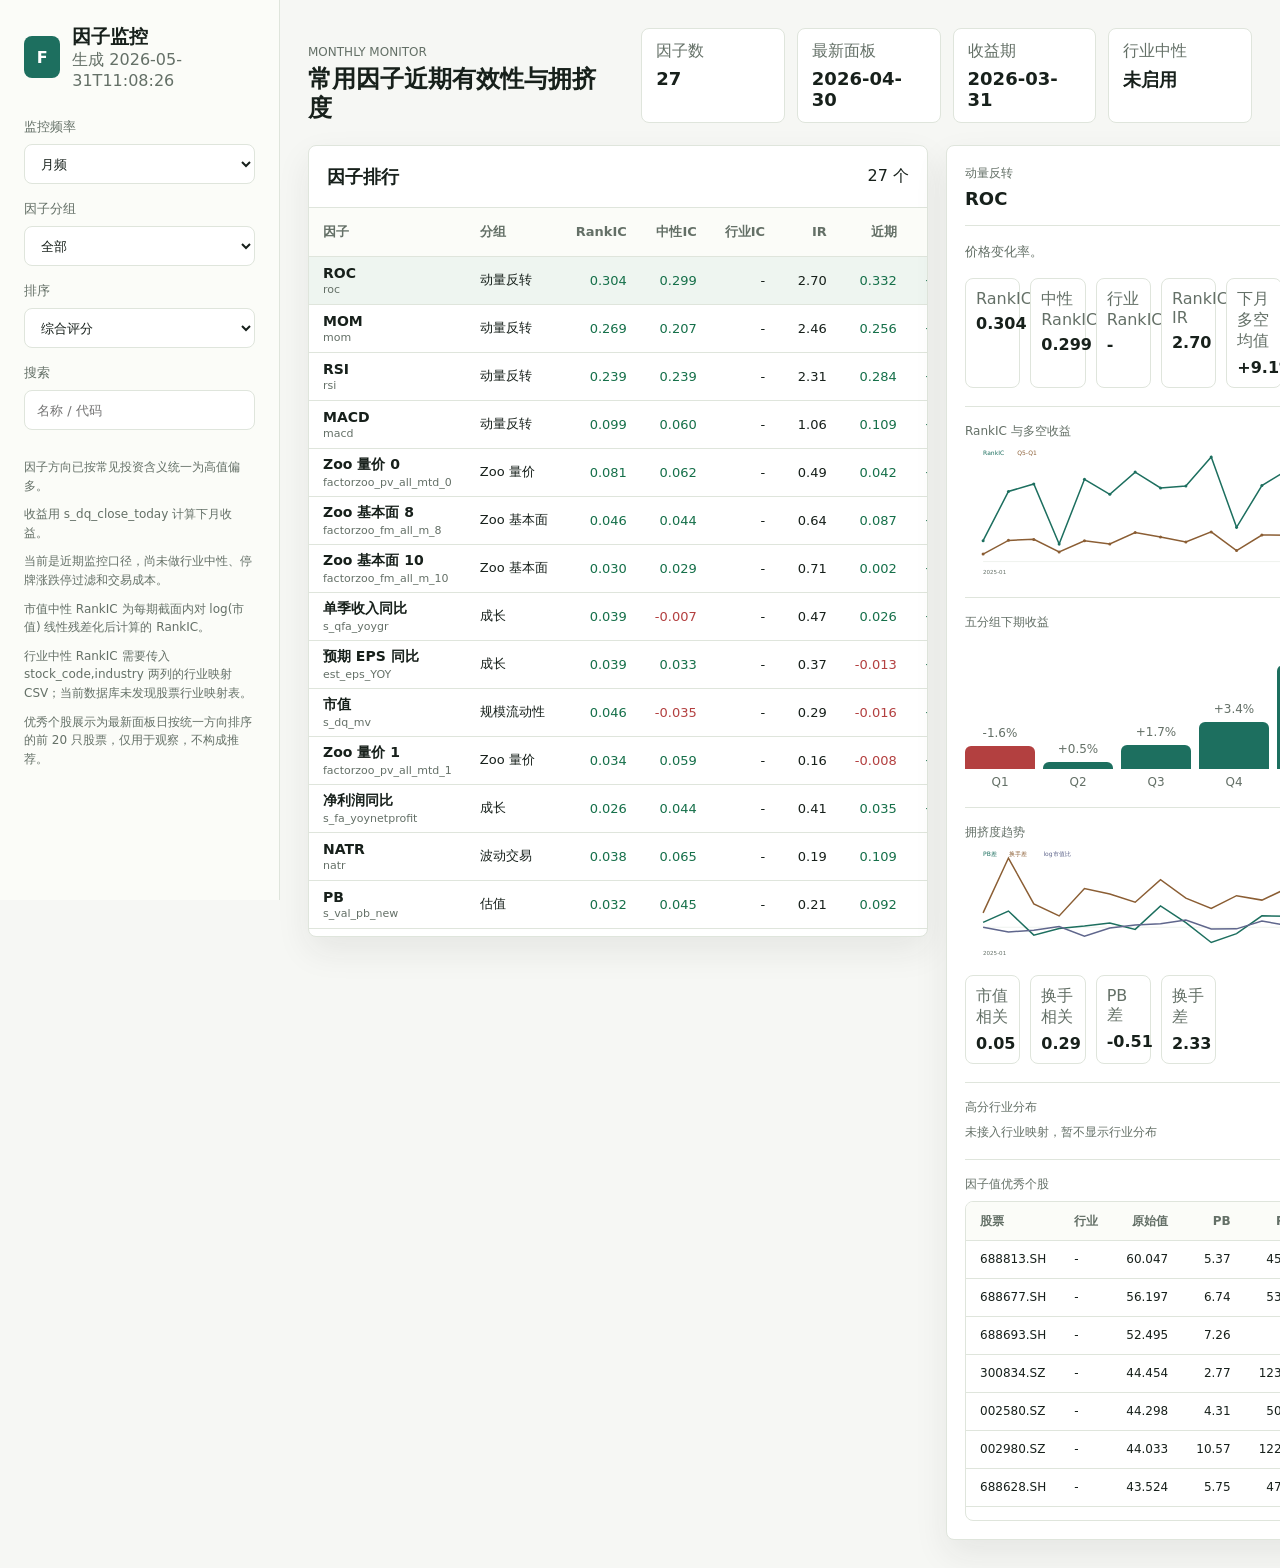
==== dashboard/index.html @ 1daf80fd "Initial factor research workspace" ====
<!doctype html>
<html lang="zh-CN">
  <head>
    <meta charset="utf-8" />
    <meta name="viewport" content="width=device-width, initial-scale=1" />
    <title>因子监控面板</title>
    <link rel="stylesheet" href="./styles.css" />
  </head>
  <body>
    <div class="app-shell">
      <aside class="sidebar">
        <div class="brand">
          <div class="brand-mark">F</div>
          <div>
            <h1>因子监控</h1>
            <p id="dataDate">加载中</p>
          </div>
        </div>

        <label class="field">
          <span>监控频率</span>
          <select id="frequencySelect">
            <option value="monthly">月频</option>
            <option value="weekly">周频</option>
          </select>
        </label>

        <label class="field">
          <span>因子分组</span>
          <select id="groupFilter"></select>
        </label>

        <label class="field">
          <span>排序</span>
          <select id="sortKey">
            <option value="score">综合评分</option>
            <option value="rank_ic_mean">RankIC</option>
            <option value="size_neutral_rank_ic_mean">市值中性 RankIC</option>
            <option value="rank_ic_ir">RankIC IR</option>
            <option value="long_short_mean">多空收益</option>
            <option value="crowding_score">拥挤风险</option>
          </select>
        </label>

        <label class="field">
          <span>搜索</span>
          <input id="searchBox" type="search" placeholder="名称 / 代码" />
        </label>

        <div class="note-list" id="notes"></div>
      </aside>

      <main>
        <section class="topbar">
          <div>
            <p class="eyebrow" id="monitorName">Monitor</p>
            <h2>常用因子近期有效性与拥挤度</h2>
          </div>
          <div class="status-grid">
            <div class="stat">
              <span>因子数</span>
              <strong id="factorCount">-</strong>
            </div>
            <div class="stat">
              <span>最新面板</span>
              <strong id="panelDate">-</strong>
            </div>
            <div class="stat">
              <span>收益期</span>
              <strong id="signalDate">-</strong>
            </div>
            <div class="stat">
              <span>行业中性</span>
              <strong id="industryStatus">-</strong>
            </div>
          </div>
        </section>

        <section class="layout-grid">
          <div class="table-panel">
            <div class="panel-head">
              <h3>因子排行</h3>
              <span id="visibleCount"></span>
            </div>
            <div class="table-wrap">
              <table>
                <thead>
                  <tr>
                    <th>因子</th>
                    <th>分组</th>
                    <th>RankIC</th>
                    <th>中性IC</th>
                    <th>行业IC</th>
                    <th>IR</th>
                    <th>近期</th>
                    <th>多空</th>
                    <th>拥挤</th>
                  </tr>
                </thead>
                <tbody id="factorRows"></tbody>
              </table>
            </div>
          </div>

          <section class="detail-panel">
            <div class="panel-head">
              <div>
                <p class="eyebrow" id="detailGroup">-</p>
                <h3 id="detailTitle">-</h3>
              </div>
              <span class="pill" id="detailCode">-</span>
            </div>

            <p class="description" id="detailDescription"></p>

            <div class="metric-grid">
              <div class="metric"><span>RankIC</span><strong id="mRankIc">-</strong></div>
              <div class="metric"><span>中性 RankIC</span><strong id="mNeutralRankIc">-</strong></div>
              <div class="metric"><span>行业 RankIC</span><strong id="mIndustryRankIc">-</strong></div>
              <div class="metric"><span>RankIC IR</span><strong id="mRankIr">-</strong></div>
              <div class="metric"><span id="mLongShortLabel">多空均值</span><strong id="mLongShort">-</strong></div>
              <div class="metric"><span>拥挤分</span><strong id="mCrowding">-</strong></div>
            </div>

            <div class="chart-block">
              <div class="chart-title">RankIC 与多空收益</div>
              <svg id="lineChart" viewBox="0 0 760 260" role="img"></svg>
            </div>

            <div class="chart-block">
              <div class="chart-title">五分组下期收益</div>
              <div id="barChart" class="bar-chart"></div>
            </div>

            <div class="chart-block">
              <div class="chart-title">拥挤度趋势</div>
              <svg id="crowdingChart" viewBox="0 0 760 220" role="img"></svg>
            </div>

            <div class="crowding-grid">
              <div><span>市值相关</span><strong id="cMvCorr">-</strong></div>
              <div><span>换手相关</span><strong id="cTurnCorr">-</strong></div>
              <div><span>PB 差</span><strong id="cPbSpread">-</strong></div>
              <div><span>换手差</span><strong id="cTurnSpread">-</strong></div>
            </div>

            <div class="chart-block">
              <div class="chart-title">高分行业分布</div>
              <div id="industryExposure" class="exposure-list"></div>
            </div>

            <div class="chart-block">
              <div class="chart-title">因子值优秀个股</div>
              <div class="stocks-wrap">
                <table class="stocks-table">
                  <thead>
                    <tr>
                      <th>股票</th>
                      <th>行业</th>
                      <th>原始值</th>
                      <th>PB</th>
                      <th>PE</th>
                      <th>换手</th>
                    </tr>
                  </thead>
                  <tbody id="topStockRows"></tbody>
                </table>
              </div>
            </div>
          </section>
        </section>
      </main>
    </div>

    <script src="./app.js"></script>
  </body>
</html>
---- dashboard/styles.css ----
:root {
  --bg: #f6f7f4;
  --panel: #ffffff;
  --ink: #17201b;
  --muted: #647067;
  --line: #dfe5dc;
  --accent: #1d6f5f;
  --accent-2: #8b5e34;
  --bad: #b34040;
  --good: #16704a;
  --warn: #a46b12;
  --shadow: 0 14px 34px rgba(34, 42, 35, 0.08);
}

* {
  box-sizing: border-box;
}

body {
  margin: 0;
  background: var(--bg);
  color: var(--ink);
  font-family: Inter, ui-sans-serif, system-ui, -apple-system, BlinkMacSystemFont, "Segoe UI", sans-serif;
}

.app-shell {
  min-height: 100vh;
  display: grid;
  grid-template-columns: 280px minmax(0, 1fr);
}

.sidebar {
  border-right: 1px solid var(--line);
  background: #fbfcf8;
  padding: 24px;
  position: sticky;
  top: 0;
  height: 100vh;
}

.brand {
  display: flex;
  gap: 12px;
  align-items: center;
  margin-bottom: 28px;
}

.brand-mark {
  width: 42px;
  height: 42px;
  display: grid;
  place-items: center;
  background: var(--accent);
  color: white;
  font-weight: 800;
  border-radius: 8px;
}

h1,
h2,
h3,
p {
  margin: 0;
}

h1 {
  font-size: 19px;
}

h2 {
  font-size: 24px;
  line-height: 1.2;
}

h3 {
  font-size: 18px;
}

.brand p,
.description,
.note-list,
.field span,
.stat span,
.metric span,
.crowding-grid span,
.eyebrow {
  color: var(--muted);
}

.field {
  display: grid;
  gap: 8px;
  margin-bottom: 16px;
  font-size: 13px;
}

select,
input {
  width: 100%;
  height: 40px;
  border: 1px solid var(--line);
  border-radius: 8px;
  padding: 0 12px;
  background: var(--panel);
  color: var(--ink);
  font: inherit;
}

.note-list {
  display: grid;
  gap: 10px;
  margin-top: 28px;
  font-size: 12px;
  line-height: 1.55;
}

main {
  padding: 28px;
  min-width: 0;
}

.topbar {
  display: flex;
  justify-content: space-between;
  gap: 24px;
  align-items: end;
  margin-bottom: 22px;
}

.eyebrow {
  font-size: 12px;
  text-transform: uppercase;
  letter-spacing: 0;
  margin-bottom: 6px;
}

.status-grid {
  display: grid;
  grid-template-columns: repeat(4, minmax(110px, 1fr));
  gap: 12px;
}

.stat,
.metric,
.crowding-grid > div {
  background: var(--panel);
  border: 1px solid var(--line);
  border-radius: 8px;
  padding: 12px 14px;
}

.stat strong,
.metric strong,
.crowding-grid strong {
  display: block;
  margin-top: 6px;
  font-size: 18px;
}

.layout-grid {
  display: grid;
  grid-template-columns: minmax(620px, 1.35fr) minmax(420px, 0.9fr);
  gap: 18px;
  align-items: start;
}

.table-panel,
.detail-panel {
  background: var(--panel);
  border: 1px solid var(--line);
  border-radius: 8px;
  box-shadow: var(--shadow);
  overflow: hidden;
}

.detail-panel {
  padding: 18px;
}

.panel-head {
  min-height: 62px;
  display: flex;
  justify-content: space-between;
  align-items: center;
  gap: 14px;
  padding: 16px 18px;
  border-bottom: 1px solid var(--line);
}

.detail-panel .panel-head {
  padding: 0 0 16px;
}

.table-wrap {
  overflow: auto;
  max-height: calc(100vh - 172px);
}

table {
  width: 100%;
  border-collapse: collapse;
  font-size: 13px;
}

th,
td {
  height: 48px;
  padding: 0 14px;
  text-align: right;
  border-bottom: 1px solid var(--line);
  white-space: nowrap;
}

th:first-child,
td:first-child,
th:nth-child(2),
td:nth-child(2) {
  text-align: left;
}

th {
  position: sticky;
  top: 0;
  background: #fbfcf8;
  color: var(--muted);
  font-weight: 600;
}

tbody tr {
  cursor: pointer;
}

tbody tr:hover,
tbody tr.active {
  background: #eef5f0;
}

.factor-name {
  display: grid;
  gap: 2px;
}

.factor-name strong {
  font-size: 14px;
}

.factor-name span {
  color: var(--muted);
  font-size: 11px;
}

.pill,
.risk {
  display: inline-flex;
  align-items: center;
  min-height: 24px;
  padding: 0 8px;
  border-radius: 999px;
  background: #edf2ec;
  color: var(--muted);
  font-size: 12px;
}

.risk.high {
  color: var(--bad);
  background: #faece9;
}

.risk.mid {
  color: var(--warn);
  background: #f7efe0;
}

.risk.low {
  color: var(--good);
  background: #e8f3ed;
}

.description {
  padding: 16px 0;
  line-height: 1.55;
  font-size: 13px;
}

.metric-grid,
.crowding-grid {
  display: grid;
  grid-template-columns: repeat(6, minmax(0, 1fr));
  gap: 10px;
}

.metric,
.crowding-grid > div {
  padding: 10px;
}

.metric strong,
.crowding-grid strong {
  font-size: 16px;
}

.chart-block {
  margin-top: 18px;
  border-top: 1px solid var(--line);
  padding-top: 16px;
}

.chart-title {
  color: var(--muted);
  font-size: 12px;
  margin-bottom: 8px;
}

svg {
  display: block;
  width: 100%;
  height: auto;
}

.axis {
  stroke: var(--line);
  stroke-width: 1;
}

.line-ic {
  fill: none;
  stroke: var(--accent);
  stroke-width: 3;
}

.line-ls {
  fill: none;
  stroke: var(--accent-2);
  stroke-width: 3;
}

.line-mv {
  fill: none;
  stroke: #5f668c;
  stroke-width: 3;
}

.dot-ic {
  fill: var(--accent);
}

.dot-ls {
  fill: var(--accent-2);
}

.bar-chart {
  display: grid;
  grid-template-columns: repeat(5, 1fr);
  align-items: end;
  gap: 8px;
  min-height: 150px;
}

.bar-item {
  display: grid;
  align-content: end;
  gap: 6px;
  height: 150px;
  text-align: center;
  font-size: 12px;
  color: var(--muted);
}

.bar {
  min-height: 4px;
  border-radius: 6px 6px 0 0;
  background: var(--accent);
}

.bar.neg {
  background: var(--bad);
}

.stocks-wrap {
  overflow: auto;
  max-height: 320px;
  border: 1px solid var(--line);
  border-radius: 8px;
}

.stocks-table th,
.stocks-table td {
  height: 38px;
  font-size: 12px;
}

.empty-cell,
.empty-text {
  color: var(--muted);
  font-size: 12px;
}

.empty-cell {
  text-align: center;
}

.exposure-list {
  display: grid;
  gap: 8px;
}

.exposure-row {
  display: grid;
  grid-template-columns: minmax(80px, 120px) 1fr 34px;
  align-items: center;
  gap: 10px;
  font-size: 12px;
}

.exposure-track {
  height: 9px;
  background: #edf2ec;
  border-radius: 999px;
  overflow: hidden;
}

.exposure-track div {
  height: 100%;
  background: var(--accent);
  border-radius: inherit;
}

.crowding-grid {
  margin-top: 16px;
}

.pos {
  color: var(--good);
}

.neg {
  color: var(--bad);
}

@media (max-width: 1120px) {
  .app-shell {
    grid-template-columns: 1fr;
  }

  .sidebar {
    position: static;
    height: auto;
    border-right: 0;
    border-bottom: 1px solid var(--line);
  }

  .layout-grid,
  .topbar {
    grid-template-columns: 1fr;
    display: grid;
  }
}

@media (max-width: 720px) {
  main,
  .sidebar {
    padding: 16px;
  }

  .status-grid,
  .metric-grid,
  .crowding-grid {
    grid-template-columns: repeat(2, minmax(0, 1fr));
  }

  .layout-grid {
    grid-template-columns: minmax(0, 1fr);
  }

  th,
  td {
    padding: 0 10px;
  }
}
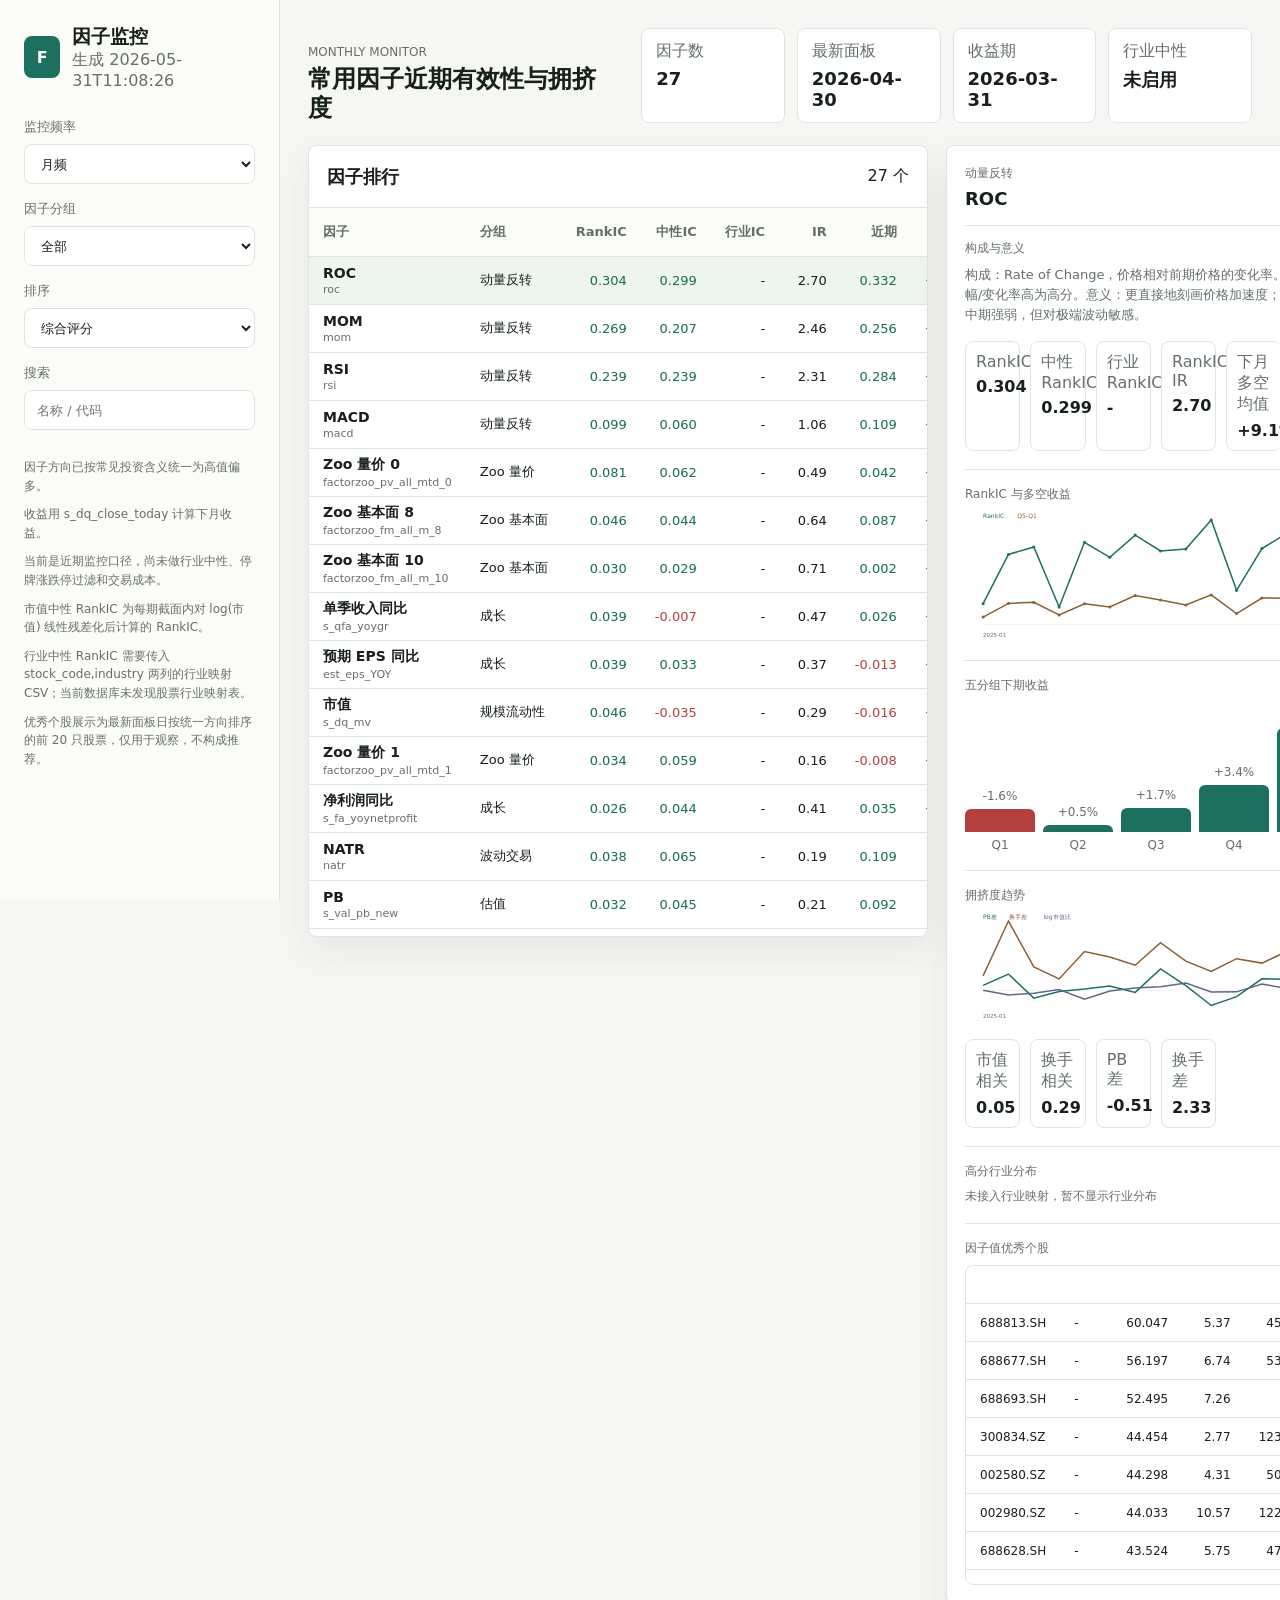
==== commit 75d07251: "Enrich factor monitor descriptions" ====
--- a/dashboard/index.html
+++ b/dashboard/index.html
@@ -111,6 +111,7 @@
               <span class="pill" id="detailCode">-</span>
             </div>
 
+            <div class="description-title">构成与意义</div>
             <p class="description" id="detailDescription"></p>
 
             <div class="metric-grid">
--- a/dashboard/styles.css
+++ b/dashboard/styles.css
@@ -276,10 +276,17 @@
   background: #e8f3ed;
 }
 
+.description-title {
+  margin-top: 14px;
+  color: var(--muted);
+  font-size: 12px;
+}
+
 .description {
-  padding: 16px 0;
+  padding: 8px 0 16px;
   line-height: 1.55;
   font-size: 13px;
+  white-space: pre-line;
 }
 
 .metric-grid,
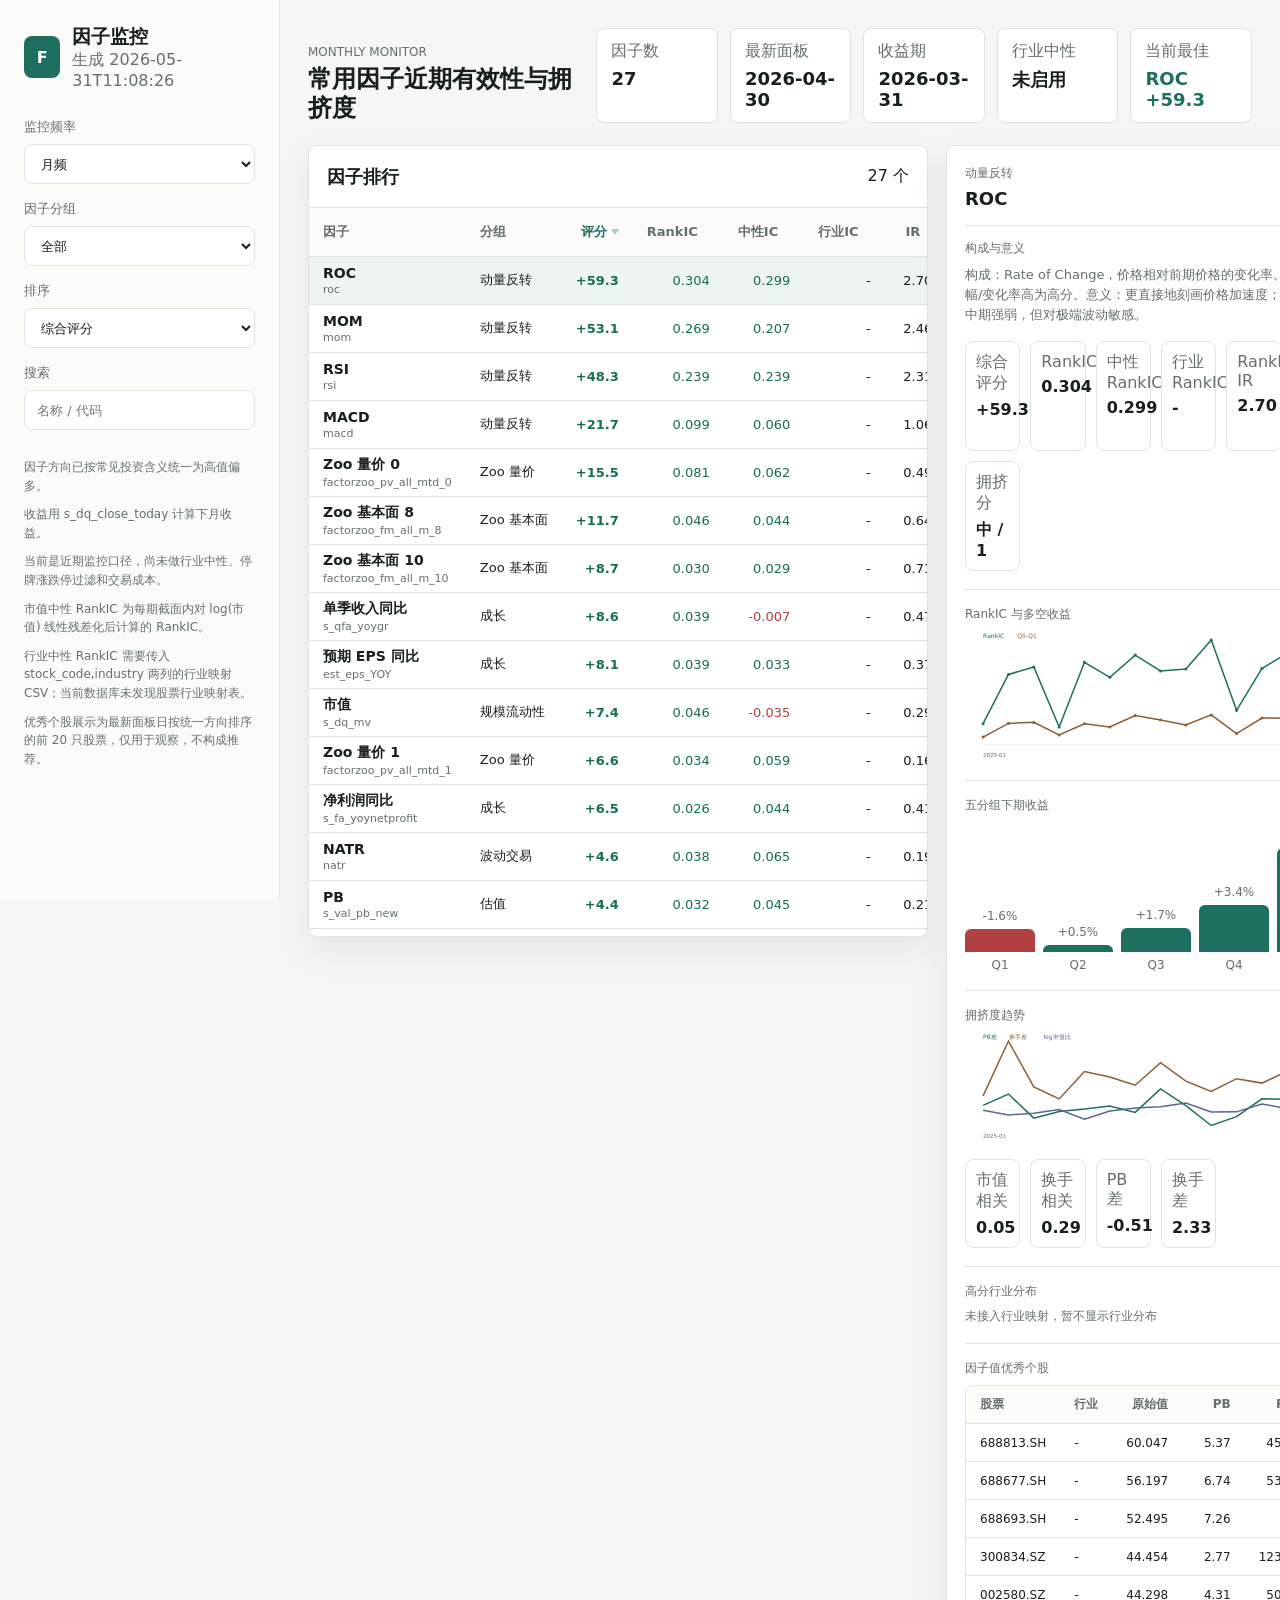
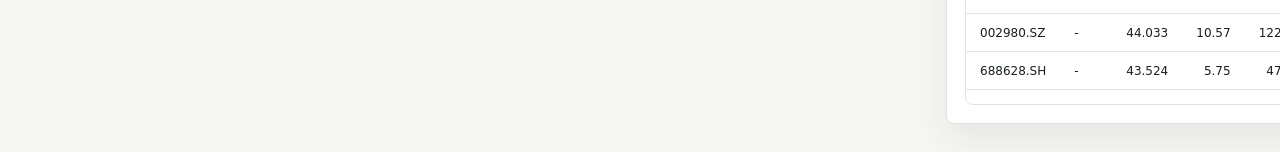
==== commit 87dc437a: "Add factor score sorting controls" ====
--- a/dashboard/index.html
+++ b/dashboard/index.html
@@ -37,6 +37,7 @@
             <option value="rank_ic_mean">RankIC</option>
             <option value="size_neutral_rank_ic_mean">市值中性 RankIC</option>
             <option value="rank_ic_ir">RankIC IR</option>
+            <option value="recent_3m_rank_ic">近期 RankIC</option>
             <option value="long_short_mean">多空收益</option>
             <option value="crowding_score">拥挤风险</option>
           </select>
@@ -73,6 +74,10 @@
               <span>行业中性</span>
               <strong id="industryStatus">-</strong>
             </div>
+            <div class="stat best-factor">
+              <span>当前最佳</span>
+              <strong id="bestFactor">-</strong>
+            </div>
           </div>
         </section>
 
@@ -88,13 +93,14 @@
                   <tr>
                     <th>因子</th>
                     <th>分组</th>
-                    <th>RankIC</th>
-                    <th>中性IC</th>
-                    <th>行业IC</th>
-                    <th>IR</th>
-                    <th>近期</th>
-                    <th>多空</th>
-                    <th>拥挤</th>
+                    <th><button class="sort-button" data-sort="score">评分</button></th>
+                    <th><button class="sort-button" data-sort="rank_ic_mean">RankIC</button></th>
+                    <th><button class="sort-button" data-sort="size_neutral_rank_ic_mean">中性IC</button></th>
+                    <th><button class="sort-button" data-sort="industry_neutral_rank_ic_mean">行业IC</button></th>
+                    <th><button class="sort-button" data-sort="rank_ic_ir">IR</button></th>
+                    <th><button class="sort-button" data-sort="recent_3m_rank_ic">近期</button></th>
+                    <th><button class="sort-button" data-sort="long_short_mean">多空</button></th>
+                    <th><button class="sort-button" data-sort="crowding_score">拥挤</button></th>
                   </tr>
                 </thead>
                 <tbody id="factorRows"></tbody>
@@ -115,6 +121,7 @@
             <p class="description" id="detailDescription"></p>
 
             <div class="metric-grid">
+              <div class="metric"><span>综合评分</span><strong id="mScore">-</strong></div>
               <div class="metric"><span>RankIC</span><strong id="mRankIc">-</strong></div>
               <div class="metric"><span>中性 RankIC</span><strong id="mNeutralRankIc">-</strong></div>
               <div class="metric"><span>行业 RankIC</span><strong id="mIndustryRankIc">-</strong></div>
--- a/dashboard/styles.css
+++ b/dashboard/styles.css
@@ -136,8 +136,13 @@
 
 .status-grid {
   display: grid;
-  grid-template-columns: repeat(4, minmax(110px, 1fr));
+  grid-template-columns: repeat(5, minmax(110px, 1fr));
   gap: 12px;
+}
+
+.best-factor strong {
+  color: var(--accent);
+  font-size: 15px;
 }
 
 .stat,
@@ -226,6 +231,40 @@
   font-weight: 600;
 }
 
+.sort-button {
+  display: inline-flex;
+  align-items: center;
+  gap: 4px;
+  border: 0;
+  background: transparent;
+  color: inherit;
+  cursor: pointer;
+  font: inherit;
+  font-weight: 700;
+  padding: 0;
+}
+
+.sort-button::after {
+  content: "";
+  width: 0;
+  height: 0;
+  border-left: 4px solid transparent;
+  border-right: 4px solid transparent;
+  opacity: 0.35;
+}
+
+.sort-button[data-direction="desc"]::after {
+  border-top: 6px solid currentColor;
+}
+
+.sort-button[data-direction="asc"]::after {
+  border-bottom: 6px solid currentColor;
+}
+
+.sort-button.active {
+  color: var(--accent);
+}
+
 tbody tr {
   cursor: pointer;
 }
